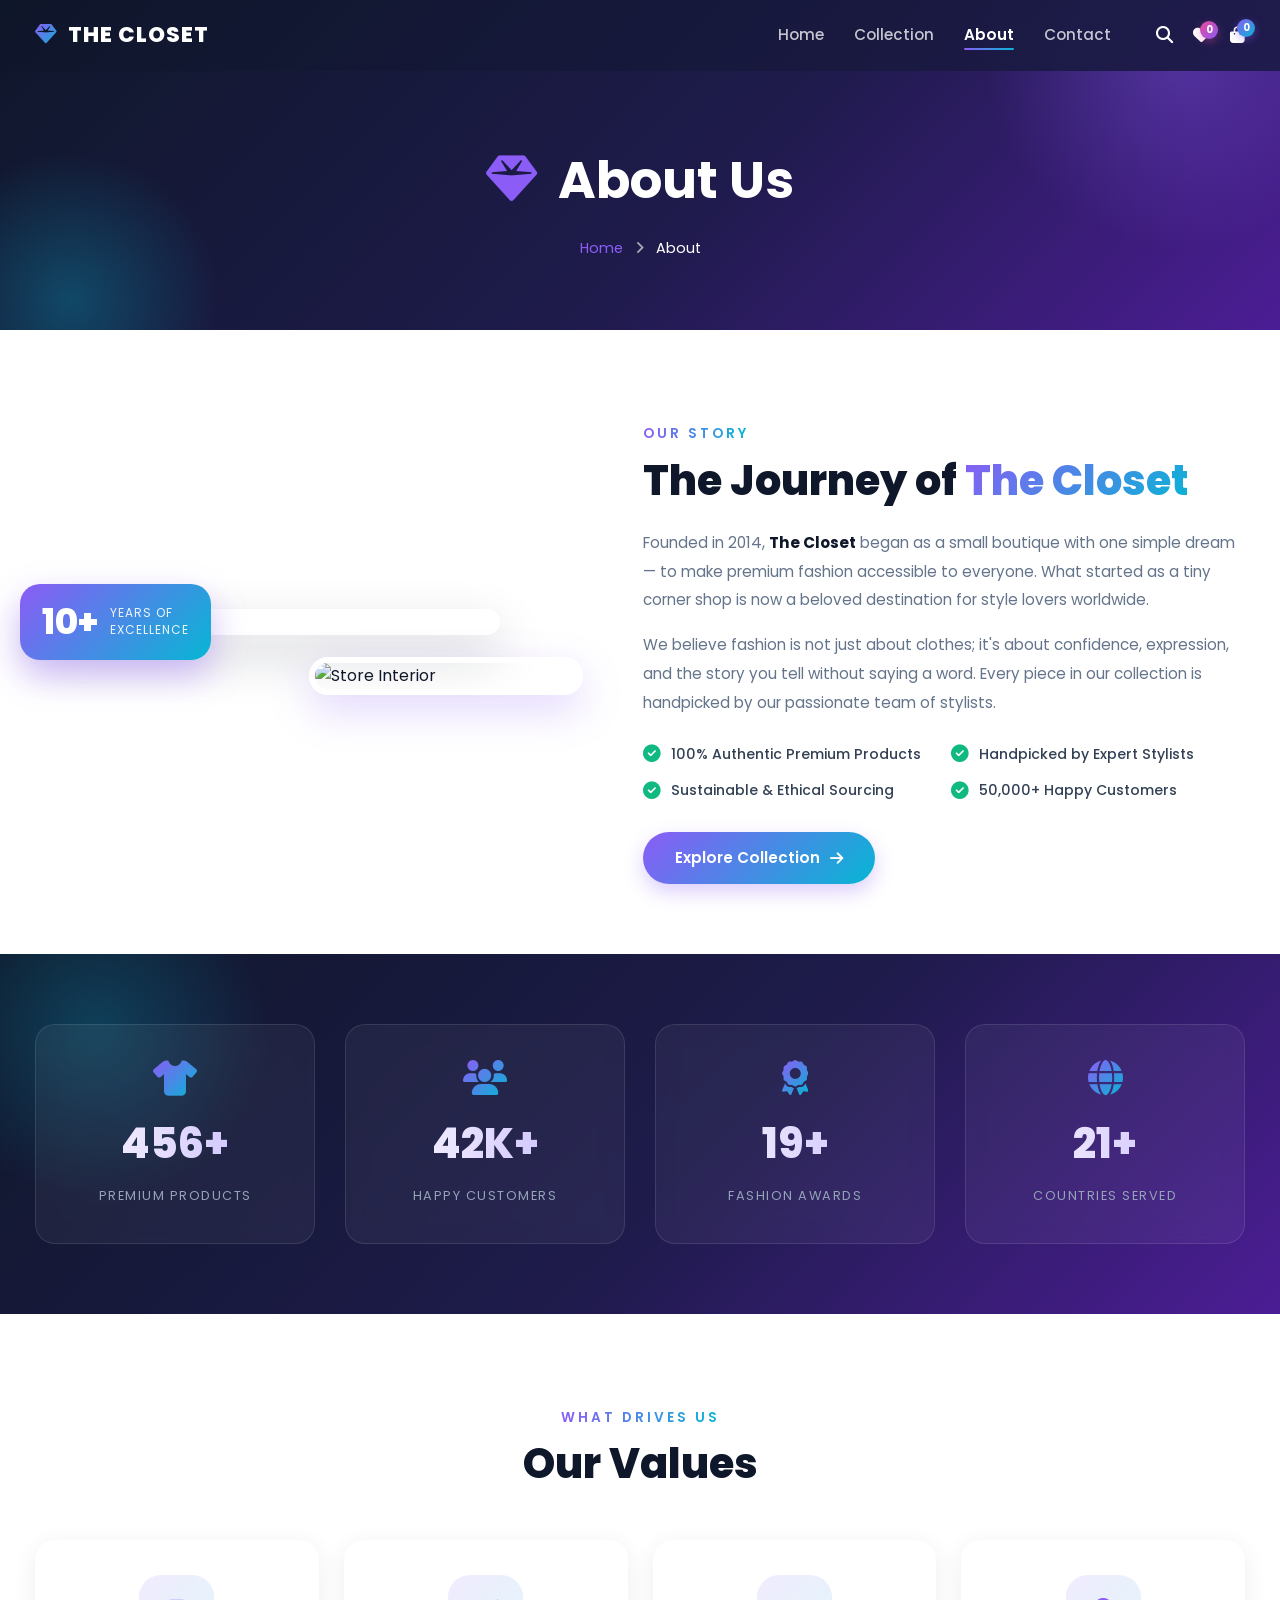
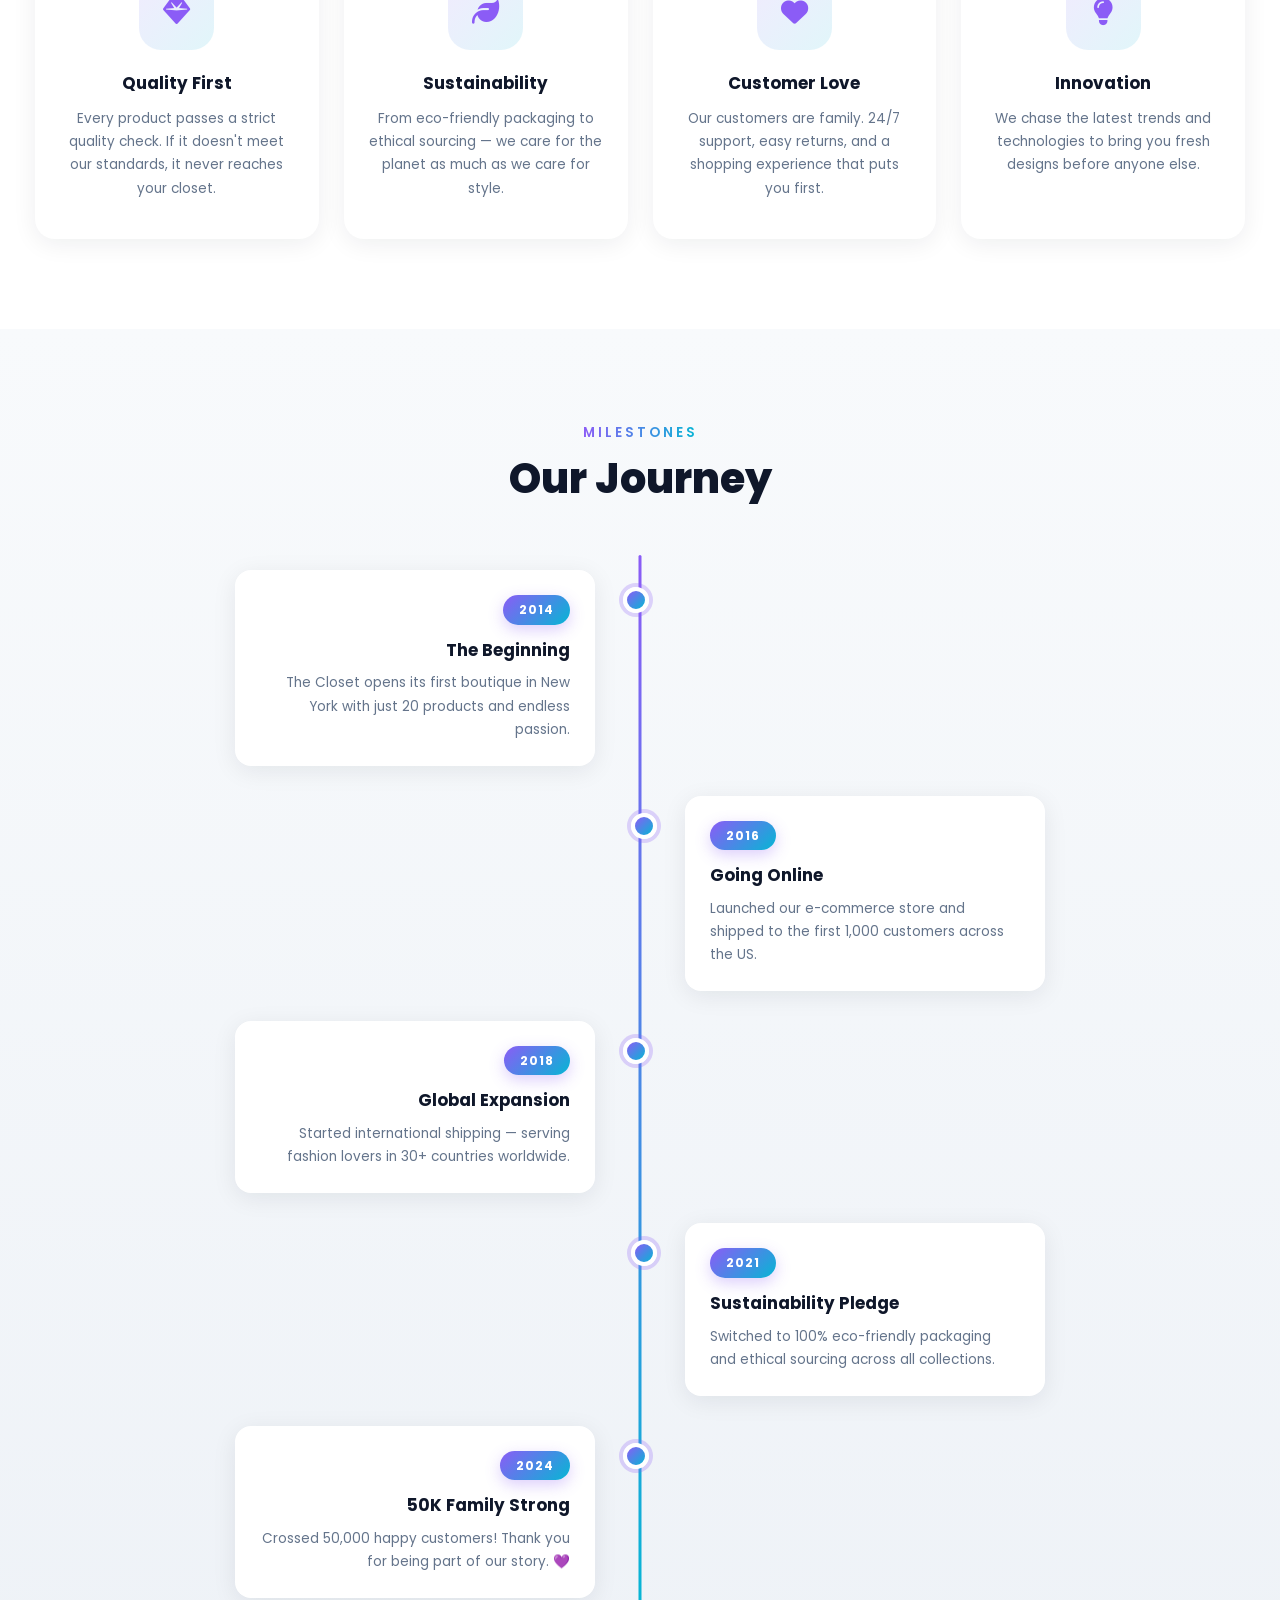
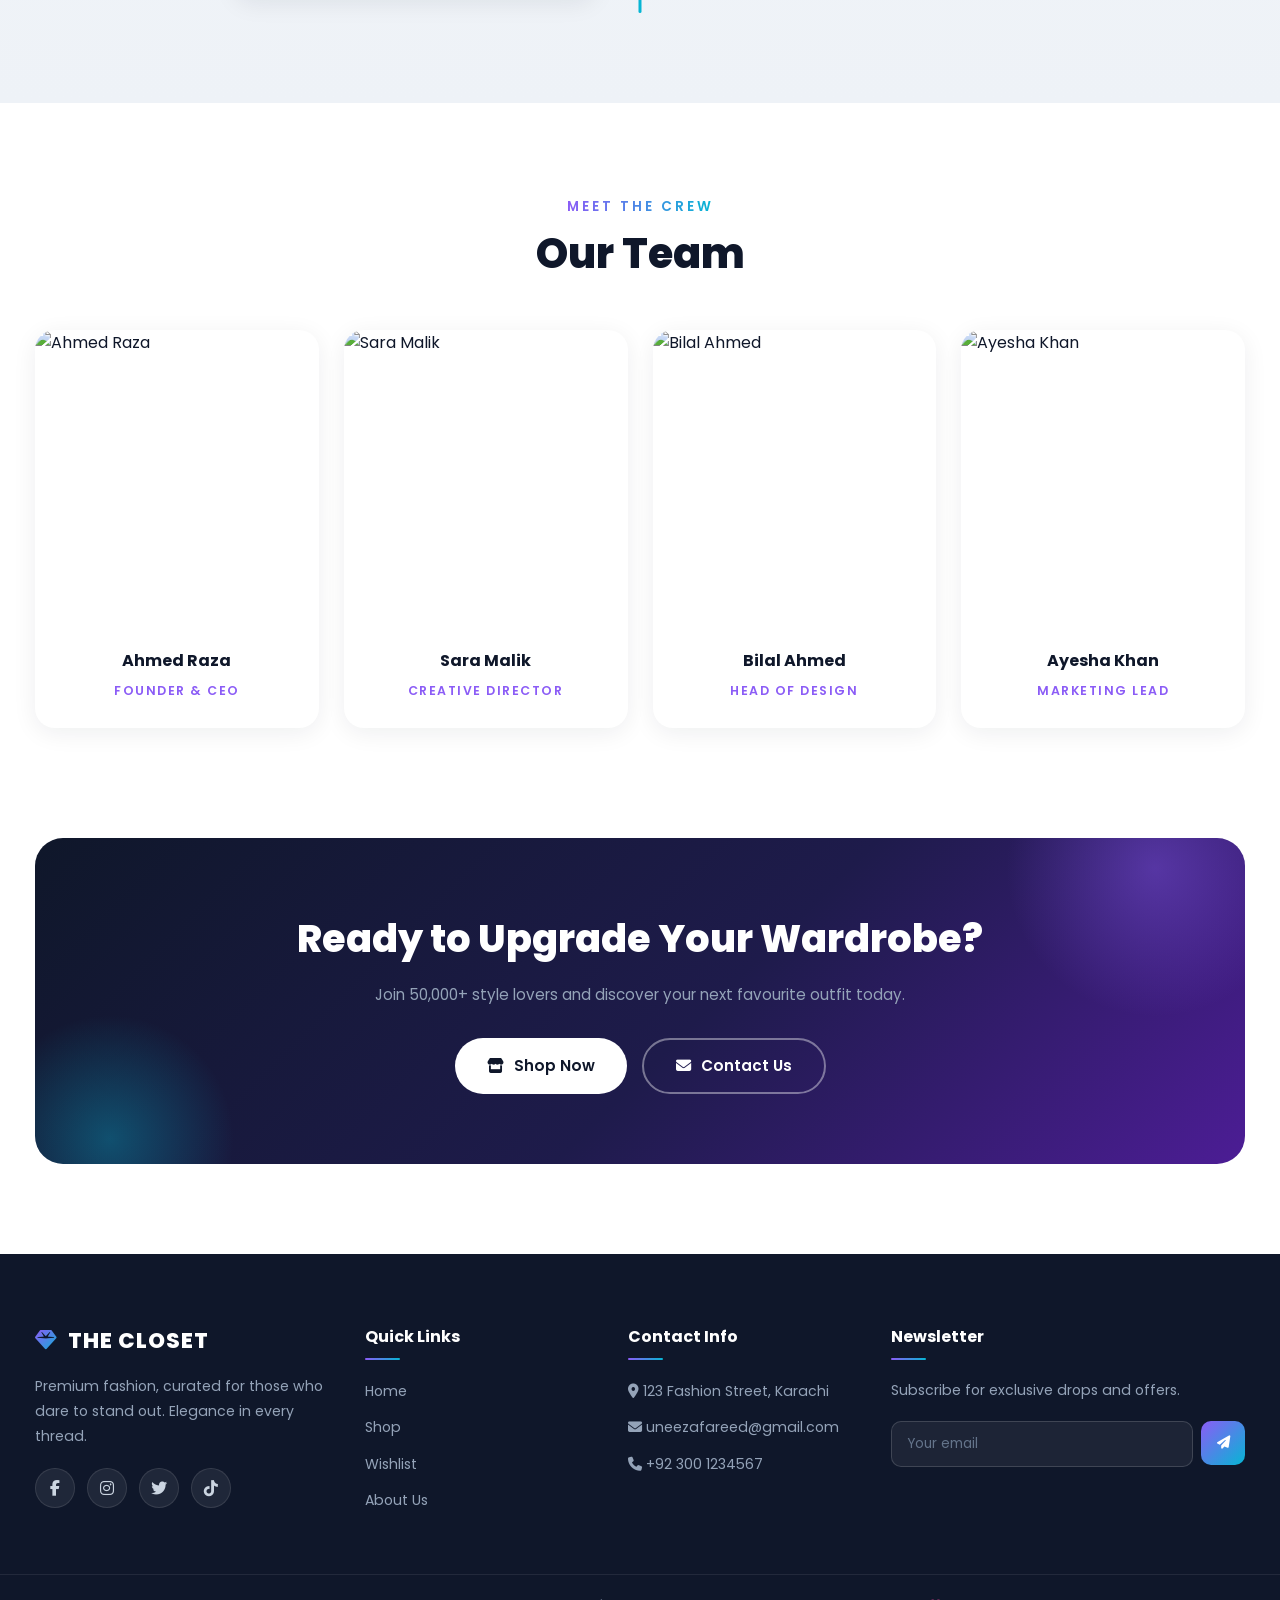
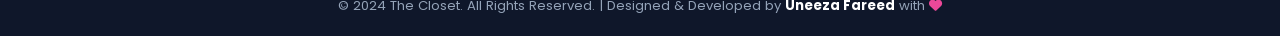
==== HTML/about.html @ fdbdce9c "Add files via upload" ====
<!DOCTYPE html>
<html lang="en">
<head>
    <meta charset="UTF-8">
    <meta name="viewport" content="width=device-width, initial-scale=1.0">
    <title>About Us | The Closet</title>

    <!-- Google Fonts -->
    <link rel="preconnect" href="https://fonts.googleapis.com">
    <link rel="preconnect" href="https://fonts.gstatic.com" crossorigin>
    <link href="https://fonts.googleapis.com/css2?family=Poppins:wght@300;400;500;600;700;800&display=swap" rel="stylesheet">

    <!-- Font Awesome -->
    <link rel="stylesheet" href="https://cdnjs.cloudflare.com/ajax/libs/font-awesome/6.5.1/css/all.min.css">

    <!-- Common + About CSS (path apne folder ke hisaab se adjust karna) -->
    <link rel="stylesheet" href="../CSS/pages.css">
    <link rel="stylesheet" href="../CSS/about.css">
</head>
<body>

    <!-- ========== PRELOADER ========== -->
    <div id="preloader">
        <div class="loader">
            <span class="loader-text">THE CLOSET</span>
        </div>
    </div>

    <!-- ========== NAVBAR ========== -->
    <header id="navbar">
        <div class="container nav-container">
            <a href="index.html" class="logo">
                <i class="fas fa-gem logo-icon"></i> THE CLOSET
            </a>

            <nav class="nav-menu" id="navMenu">
                <ul class="nav-list">
                    <li><a href="index.html" class="nav-link">Home</a></li>
                    <li><a href="shop.html" class="nav-link">Collection</a></li>
                    <li><a href="about.html" class="nav-link active">About</a></li>
                    <li><a href="contact.html" class="nav-link">Contact</a></li>
                </ul>
                <div class="nav-icons">
                    <a href="shop.html" class="icon-btn"><i class="fas fa-search"></i></a>
                    <a href="wishlist.html" class="icon-btn"><i class="fas fa-heart"></i></a>
                    <a href="cart.html" class="icon-btn cart-btn">
                        <i class="fas fa-shopping-bag"></i> <span class="cart-count" id="cartCount">0</span>
                    </a>
                </div>
            </nav>

            <div class="hamburger" id="hamburger">
                <span class="bar"></span>
                <span class="bar"></span>
                <span class="bar"></span>
            </div>
        </div>
    </header>

    <main>
        <!-- ========== PAGE BANNER ========== -->
        <section class="page-banner">
            <div class="container">
                <h1 class="banner-title"><i class="fas fa-gem"></i> About Us</h1>
                <ul class="breadcrumb">
                    <li><a href="index.html">Home</a></li>
                    <li><i class="fas fa-angle-right"></i></li>
                    <li class="current">About</li>
                </ul>
            </div>
        </section>

        <!-- ========== STORY SECTION ========== -->
        <section class="story-section section">
            <div class="container story-grid">
                <!-- Left: Images -->
                <div class="story-images reveal">
                    <div class="story-img-main">
                        <img src="https://images.unsplash.com/photo-1441986300917-64674bd600d8?w=800&q=80" alt="The Closet Store">
                    </div>
                    <div class="story-img-small">
                        <img src="https://images.unsplash.com/photo-1567401893414-76b7b1e5a7a5?w=500&q=80" alt="Store Interior">
                    </div>
                    <!-- Floating Badge -->
                    <div class="exp-badge">
                        <strong>10+</strong>
                        <span>Years of<br>Excellence</span>
                    </div>
                </div>

                <!-- Right: Text -->
                <div class="story-text">
                    <span class="section-subtitle reveal">Our Story</span>
                    <h2 class="section-title reveal">The Journey of <span class="gradient-text">The Closet</span></h2>
                    <p class="reveal">Founded in 2014, <strong>The Closet</strong> began as a small boutique with one simple dream — to make premium fashion accessible to everyone. What started as a tiny corner shop is now a beloved destination for style lovers worldwide.</p>
                    <p class="reveal">We believe fashion is not just about clothes; it's about confidence, expression, and the story you tell without saying a word. Every piece in our collection is handpicked by our passionate team of stylists.</p>

                    <ul class="story-points reveal">
                        <li><i class="fas fa-circle-check"></i> 100% Authentic Premium Products</li>
                        <li><i class="fas fa-circle-check"></i> Handpicked by Expert Stylists</li>
                        <li><i class="fas fa-circle-check"></i> Sustainable & Ethical Sourcing</li>
                        <li><i class="fas fa-circle-check"></i> 50,000+ Happy Customers</li>
                    </ul>

                    <a href="shop.html" class="btn btn-primary reveal">Explore Collection <i class="fas fa-arrow-right"></i></a>
                </div>
            </div>
        </section>

        <!-- ========== STATS COUNTERS ========== -->
        <section class="stats-section">
            <div class="container stats-grid" id="statsSection">
                <div class="stat-card reveal">
                    <i class="fas fa-tshirt"></i>
                    <strong class="counter" data-target="500" data-suffix="+">0</strong>
                    <span>Premium Products</span>
                </div>
                <div class="stat-card reveal">
                    <i class="fas fa-users"></i>
                    <strong class="counter" data-target="50" data-suffix="K+">0</strong>
                    <span>Happy Customers</span>
                </div>
                <div class="stat-card reveal">
                    <i class="fas fa-award"></i>
                    <strong class="counter" data-target="25" data-suffix="+">0</strong>
                    <span>Fashion Awards</span>
                </div>
                <div class="stat-card reveal">
                    <i class="fas fa-globe"></i>
                    <strong class="counter" data-target="30" data-suffix="+">0</strong>
                    <span>Countries Served</span>
                </div>
            </div>
        </section>

        <!-- ========== VALUES SECTION ========== -->
        <section class="values-section section">
            <div class="container">
                <div class="section-header">
                    <span class="section-subtitle">What Drives Us</span>
                    <h2 class="section-title">Our Values</h2>
                </div>

                <div class="values-grid">
                    <div class="value-card reveal">
                        <div class="value-icon"><i class="fas fa-gem"></i></div>
                        <h3>Quality First</h3>
                        <p>Every product passes a strict quality check. If it doesn't meet our standards, it never reaches your closet.</p>
                    </div>
                    <div class="value-card reveal">
                        <div class="value-icon"><i class="fas fa-leaf"></i></div>
                        <h3>Sustainability</h3>
                        <p>From eco-friendly packaging to ethical sourcing — we care for the planet as much as we care for style.</p>
                    </div>
                    <div class="value-card reveal">
                        <div class="value-icon"><i class="fas fa-heart"></i></div>
                        <h3>Customer Love</h3>
                        <p>Our customers are family. 24/7 support, easy returns, and a shopping experience that puts you first.</p>
                    </div>
                    <div class="value-card reveal">
                        <div class="value-icon"><i class="fas fa-lightbulb"></i></div>
                        <h3>Innovation</h3>
                        <p>We chase the latest trends and technologies to bring you fresh designs before anyone else.</p>
                    </div>
                </div>
            </div>
        </section>

        <!-- ========== TIMELINE SECTION ========== -->
        <section class="timeline-section section">
            <div class="container">
                <div class="section-header">
                    <span class="section-subtitle">Milestones</span>
                    <h2 class="section-title">Our Journey</h2>
                </div>

                <div class="timeline">
                    <div class="timeline-item left reveal">
                        <div class="timeline-content">
                            <span class="timeline-year">2014</span>
                            <h4>The Beginning</h4>
                            <p>The Closet opens its first boutique in New York with just 20 products and endless passion.</p>
                        </div>
                    </div>
                    <div class="timeline-item right reveal">
                        <div class="timeline-content">
                            <span class="timeline-year">2016</span>
                            <h4>Going Online</h4>
                            <p>Launched our e-commerce store and shipped to the first 1,000 customers across the US.</p>
                        </div>
                    </div>
                    <div class="timeline-item left reveal">
                        <div class="timeline-content">
                            <span class="timeline-year">2018</span>
                            <h4>Global Expansion</h4>
                            <p>Started international shipping — serving fashion lovers in 30+ countries worldwide.</p>
                        </div>
                    </div>
                    <div class="timeline-item right reveal">
                        <div class="timeline-content">
                            <span class="timeline-year">2021</span>
                            <h4>Sustainability Pledge</h4>
                            <p>Switched to 100% eco-friendly packaging and ethical sourcing across all collections.</p>
                        </div>
                    </div>
                    <div class="timeline-item left reveal">
                        <div class="timeline-content">
                            <span class="timeline-year">2024</span>
                            <h4>50K Family Strong</h4>
                            <p>Crossed 50,000 happy customers! Thank you for being part of our story. 💜</p>
                        </div>
                    </div>
                </div>
            </div>
        </section>

        <!-- ========== TEAM SECTION ========== -->
        <section class="team-section section">
            <div class="container">
                <div class="section-header">
                    <span class="section-subtitle">Meet The Crew</span>
                    <h2 class="section-title">Our Team</h2>
                </div>

                <div class="team-grid">
                    <div class="team-card reveal">
                        <div class="team-img">
                            <img src="https://images.unsplash.com/photo-1560250097-0b93528c311a?w=500&q=80" alt="Ahmed Raza">
                            <div class="team-social">
                                <a href="#"><i class="fab fa-facebook-f"></i></a>
                                <a href="#"><i class="fab fa-instagram"></i></a>
                                <a href="#"><i class="fab fa-linkedin-in"></i></a>
                                <a href="#"><i class="fab fa-twitter"></i></a>
                            </div>
                        </div>
                        <div class="team-info">
                            <h4>Ahmed Raza</h4>
                            <span>Founder & CEO</span>
                        </div>
                    </div>

                    <div class="team-card reveal">
                        <div class="team-img">
                            <img src="https://images.unsplash.com/photo-1573496359142-b8d87734a5a2?w=500&q=80" alt="Sara Malik">
                            <div class="team-social">
                                <a href="#"><i class="fab fa-facebook-f"></i></a>
                                <a href="#"><i class="fab fa-instagram"></i></a>
                                <a href="#"><i class="fab fa-linkedin-in"></i></a>
                                <a href="#"><i class="fab fa-twitter"></i></a>
                            </div>
                        </div>
                        <div class="team-info">
                            <h4>Sara Malik</h4>
                            <span>Creative Director</span>
                        </div>
                    </div>

                    <div class="team-card reveal">
                        <div class="team-img">
                            <img src="https://images.unsplash.com/photo-1519085360753-af0119f7cbe7?w=500&q=80" alt="Bilal Ahmed">
                            <div class="team-social">
                                <a href="#"><i class="fab fa-facebook-f"></i></a>
                                <a href="#"><i class="fab fa-instagram"></i></a>
                                <a href="#"><i class="fab fa-linkedin-in"></i></a>
                                <a href="#"><i class="fab fa-twitter"></i></a>
                            </div>
                        </div>
                        <div class="team-info">
                            <h4>Bilal Ahmed</h4>
                            <span>Head of Design</span>
                        </div>
                    </div>

                    <div class="team-card reveal">
                        <div class="team-img">
                            <img src="https://images.unsplash.com/photo-1580489944761-15a19d654956?w=500&q=80" alt="Ayesha Khan">
                            <div class="team-social">
                                <a href="#"><i class="fab fa-facebook-f"></i></a>
                                <a href="#"><i class="fab fa-instagram"></i></a>
                                <a href="#"><i class="fab fa-linkedin-in"></i></a>
                                <a href="#"><i class="fab fa-twitter"></i></a>
                            </div>
                        </div>
                        <div class="team-info">
                            <h4>Ayesha Khan</h4>
                            <span>Marketing Lead</span>
                        </div>
                    </div>
                </div>
            </div>
        </section>

        <!-- ========== CTA SECTION ========== -->
        <section class="cta-section">
            <div class="container">
                <div class="cta-box reveal">
                    <div class="cta-glow cta-glow-1"></div>
                    <div class="cta-glow cta-glow-2"></div>
                    <h2>Ready to Upgrade Your Wardrobe?</h2>
                    <p>Join 50,000+ style lovers and discover your next favourite outfit today.</p>
                    <div class="cta-buttons">
                        <a href="shop.html" class="btn btn-light"><i class="fas fa-store"></i> Shop Now</a>
                        <a href="contact.html" class="btn btn-outline-light"><i class="fas fa-envelope"></i> Contact Us</a>
                    </div>
                </div>
            </div>
        </section>
    </main>

    <!-- ========== FOOTER ========== -->
    <footer class="footer">
        <div class="container footer-container">
            <div class="footer-col">
                <a href="index.html" class="logo"><i class="fas fa-gem logo-icon"></i> THE CLOSET</a>
                <p>Premium fashion, curated for those who dare to stand out. Elegance in every thread.</p>
                <div class="social-icons">
                    <a href="#"><i class="fab fa-facebook-f"></i></a>
                    <a href="#"><i class="fab fa-instagram"></i></a>
                    <a href="#"><i class="fab fa-twitter"></i></a>
                    <a href="#"><i class="fab fa-tiktok"></i></a>
                </div>
            </div>
            <div class="footer-col">
                <h4>Quick Links</h4>
                <ul>
                    <li><a href="index.html">Home</a></li>
                    <li><a href="shop.html">Shop</a></li>
                    <li><a href="cart.html">Cart</a></li>
                    <li><a href="about.html">About Us</a></li>
                </ul>
            </div>
            <div class="footer-col">
                <h4>Support</h4>
                <ul>
                    <li><a href="contact.html">Contact</a></li>
                    <li><a href="#">FAQs</a></li>
                    <li><a href="#">Shipping Info</a></li>
                    <li><a href="#">Returns</a></li>
                </ul>
            </div>
            <div class="footer-col">
                <h4>Newsletter</h4>
                <p>Subscribe for exclusive drops & offers.</p>
                <div class="newsletter-box">
                    <input type="email" placeholder="Your email">
                    <button><i class="fas fa-paper-plane"></i></button>
                </div>
            </div>
        </div>
        <div class="footer-bottom">
            <p>© 2024 The Closet. All Rights Reserved. Crafted with <i class="fas fa-heart"></i></p>
        </div>
    </footer>

    <!-- ========== SCROLL TO TOP ========== -->
    <button id="scrollTopBtn"><i class="fas fa-arrow-up"></i></button>

    <!-- ========== TOASTS ========== -->
    <div id="toastContainer"></div>

    <!-- Scripts -->
    <script src="../JS/script.js"></script>
    <script src="../JS/about.js"></script>
</body>
</html>
---- CSS/pages.css ----
/* ============================================================
   THE CLOSET — pages.css (SHARED KIT)
   Navbar, Footer, Buttons, Drawer, Toasts, Product Cards, Shop UI
   ============================================================ */

/* ---------- 1. Variables + Reset ---------- */
:root {
    --primary: #8B5CF6;
    --secondary: #06B6D4;
    --dark: #0f172a;
    --dark2: #1e1b4b;
    --text: #64748b;
    --light: #f8fafc;
    --border: #e2e8f0;
    --success: #10b981;
    --danger: #ef4444;
    --warning: #f59e0b;
    --pink: #ec4899;
}

* { margin: 0; padding: 0; box-sizing: border-box; }

html { scroll-behavior: smooth; }

body {
    font-family: 'Poppins', sans-serif;
    color: var(--dark);
    background: #fff;
    overflow-x: hidden;
    line-height: 1.6;
}

a { text-decoration: none; color: inherit; }
ul { list-style: none; }
img { max-width: 100%; display: block; }
button { font-family: inherit; }

/* ---------- 2. Layout Basics ---------- */
.container {
    max-width: 1250px;
    margin: 0 auto;
    padding: 0 20px;
}

.section { padding: 90px 0; }

.section-header { text-align: center; margin-bottom: 50px; }

.section-subtitle {
    display: inline-block;
    font-size: 0.85rem;
    font-weight: 600;
    text-transform: uppercase;
    letter-spacing: 3px;
    background: linear-gradient(90deg, var(--primary), var(--secondary));
    -webkit-background-clip: text;
    background-clip: text;
    -webkit-text-fill-color: transparent;
    margin-bottom: 10px;
}

.section-title {
    font-size: clamp(1.8rem, 4vw, 2.6rem);
    font-weight: 800;
    color: var(--dark);
    line-height: 1.25;
}

.gradient-text {
    background: linear-gradient(135deg, var(--primary), var(--secondary));
    -webkit-background-clip: text;
    background-clip: text;
    -webkit-text-fill-color: transparent;
}

/* ---------- 3. Preloader ---------- */
#preloader {
    position: fixed;
    inset: 0;
    background: linear-gradient(135deg, #0f172a, #1e1b4b 55%, #4c1d95);
    display: flex;
    align-items: center;
    justify-content: center;
    z-index: 20000;
    transition: opacity 0.5s ease, visibility 0.5s ease;
}

#preloader.hidden { opacity: 0; visibility: hidden; }

.loader-text {
    font-size: 1.8rem;
    font-weight: 800;
    letter-spacing: 6px;
    color: #fff;
    animation: loaderPulse 1.2s ease-in-out infinite;
}

@keyframes loaderPulse {
    0%, 100% { opacity: 1; transform: scale(1); }
    50%      { opacity: 0.5; transform: scale(0.95); }
}

/* ---------- 4. NAVBAR ---------- */
#navbar {
    position: fixed;
    top: 0; left: 0; right: 0;
    z-index: 1000;
    background: linear-gradient(135deg, rgba(15,23,42,0.97), rgba(30,27,75,0.97));
    padding: 18px 0;
    transition: padding 0.3s, box-shadow 0.3s;
}

#navbar.sticky {
    padding: 12px 0;
    box-shadow: 0 5px 25px rgba(15, 23, 42, 0.35);
}

.nav-container {
    display: flex;
    align-items: center;
    justify-content: space-between;
}

.logo {
    display: inline-flex;
    align-items: center;
    gap: 10px;
    color: #fff;
    font-size: 1.35rem;
    font-weight: 800;
    letter-spacing: 1px;
    transition: opacity 0.3s;
}

.logo:hover { opacity: 0.85; }

.logo-icon {
    background: linear-gradient(135deg, var(--primary), var(--secondary));
    -webkit-background-clip: text;
    background-clip: text;
    -webkit-text-fill-color: transparent;
}

.nav-menu { display: flex; align-items: center; gap: 45px; }

.nav-list { display: flex; gap: 30px; }

.nav-link {
    color: rgba(255, 255, 255, 0.75);
    font-size: 0.95rem;
    font-weight: 500;
    position: relative;
    padding: 5px 0;
    transition: color 0.3s;
}

.nav-link::after {
    content: '';
    position: absolute;
    bottom: 0; left: 0;
    width: 0; height: 2px;
    background: linear-gradient(90deg, var(--primary), var(--secondary));
    border-radius: 2px;
    transition: width 0.35s ease;
}

.nav-link:hover { color: #fff; }
.nav-link:hover::after { width: 100%; }

.nav-link.active { color: #fff; font-weight: 600; }
.nav-link.active::after { width: 100%; }

.nav-icons { display: flex; align-items: center; gap: 20px; }

.icon-btn {
    color: #fff;
    font-size: 1.05rem;
    position: relative;
    display: flex;
    align-items: center;
    transition: color 0.3s, transform 0.3s;
}

.icon-btn:hover { color: var(--primary); transform: translateY(-2px); }

.cart-count {
    position: absolute;
    top: -8px; right: -10px;
    background: linear-gradient(135deg, var(--primary), var(--secondary));
    color: #fff;
    font-size: 0.62rem;
    font-weight: 700;
    min-width: 18px; height: 18px;
    border-radius: 50px;
    display: flex;
    align-items: center;
    justify-content: center;
    padding: 0 4px;
    box-shadow: 0 3px 8px rgba(139, 92, 246, 0.4);
}

/* Hamburger */
.hamburger {
    display: none;
    flex-direction: column;
    gap: 5px;
    cursor: pointer;
    z-index: 1001;
    padding: 5px;
}

.hamburger .bar {
    width: 26px; height: 3px;
    background: #fff;
    border-radius: 3px;
    transition: all 0.4s ease;
}

.hamburger.active .bar:nth-child(1) { transform: translateY(8px) rotate(45deg); }
.hamburger.active .bar:nth-child(2) { opacity: 0; }
.hamburger.active .bar:nth-child(3) { transform: translateY(-8px) rotate(-45deg); }

/* ---------- 5. BUTTONS ---------- */
.btn {
    display: inline-flex;
    align-items: center;
    gap: 10px;
    padding: 14px 32px;
    border-radius: 50px;
    font-size: 0.95rem;
    font-weight: 600;
    cursor: pointer;
    border: none;
    transition: all 0.35s ease;
}

.btn-primary {
    background: linear-gradient(135deg, var(--primary), var(--secondary));
    color: #fff;
    box-shadow: 0 8px 20px rgba(139, 92, 246, 0.3);
}

.btn-primary:hover {
    transform: translateY(-3px);
    box-shadow: 0 12px 28px rgba(139, 92, 246, 0.5);
}

.btn-outline {
    background: transparent;
    border: 2px solid var(--primary);
    color: var(--primary);
}

.btn-outline:hover {
    background: linear-gradient(135deg, var(--primary), var(--secondary));
    color: #fff;
    border-color: transparent;
    transform: translateY(-3px);
    box-shadow: 0 10px 25px rgba(139, 92, 246, 0.35);
}

.btn-small { padding: 10px 22px; font-size: 0.85rem; }
.btn-full { width: 100%; justify-content: center; }

.btn-ghost {
    background: transparent;
    color: var(--danger);
    border: 2px solid #fecaca;
}

.btn-ghost:hover {
    background: var(--danger);
    color: #fff;
    border-color: var(--danger);
}

.btn-light { background: #fff; color: var(--dark); }

.btn-light:hover {
    background: linear-gradient(135deg, var(--primary), var(--secondary));
    color: #fff;
    transform: translateY(-3px);
    box-shadow: 0 10px 25px rgba(139, 92, 246, 0.4);
}

.btn-outline-light {
    background: transparent;
    border: 2px solid rgba(255, 255, 255, 0.4);
    color: #fff;
}

.btn-outline-light:hover {
    background: #fff;
    color: var(--dark);
    border-color: #fff;
    transform: translateY(-3px);
}

/* ---------- 6. TOASTS ---------- */
#toastContainer {
    position: fixed;
    bottom: 95px;
    right: 25px;
    z-index: 12000;
    display: flex;
    flex-direction: column;
    gap: 10px;
}

.toast {
    display: flex;
    align-items: center;
    gap: 12px;
    background: #fff;
    color: var(--dark);
    padding: 14px 22px;
    border-radius: 14px;
    border-left: 4px solid var(--primary);
    box-shadow: 0 10px 35px rgba(15, 23, 42, 0.25);
    font-size: 0.88rem;
    font-weight: 500;
    max-width: 320px;
    animation: toastIn 0.45s cubic-bezier(0.34, 1.56, 0.64, 1) both;
}

.toast i { color: var(--primary); font-size: 1.1rem; }
.toast.out { animation: toastOut 0.3s ease both; }

@keyframes toastIn {
    from { opacity: 0; transform: translateX(120%); }
    to   { opacity: 1; transform: translateX(0); }
}

@keyframes toastOut {
    to { opacity: 0; transform: translateX(120%); }
}

/* ---------- 7. SCROLL TO TOP ---------- */
#scrollTopBtn {
    position: fixed;
    bottom: 25px; right: 25px;
    width: 48px; height: 48px;
    border-radius: 50%;
    border: none;
    background: linear-gradient(135deg, var(--primary), var(--secondary));
    color: #fff;
    font-size: 1rem;
    cursor: pointer;
    z-index: 9000;
    opacity: 0;
    visibility: hidden;
    transform: translateY(20px);
    transition: all 0.4s ease;
    box-shadow: 0 8px 22px rgba(139, 92, 246, 0.4);
}

#scrollTopBtn.show { opacity: 1; visibility: visible; transform: translateY(0); }

#scrollTopBtn:hover { transform: translateY(-5px); }

/* ---------- 8. SCROLL REVEAL ---------- */
.reveal {
    opacity: 0;
    transform: translateY(35px);
    transition: opacity 0.8s ease, transform 0.8s ease;
}

.reveal.active { opacity: 1; transform: translateY(0); }

/* ---------- 9. PAGE BANNER ---------- */
.page-banner {
    background: linear-gradient(135deg, #0f172a 0%, #1e1b4b 55%, #4c1d95 100%);
    padding: 150px 0 80px;
    text-align: center;
    position: relative;
    overflow: hidden;
    margin-top: 0 !important; /* navbar clearance fix */
}

@keyframes floatGlow {
    from { transform: translate(0, 0) scale(1); }
    to   { transform: translate(30px, 20px) scale(1.15); }
}

.banner-title {
    color: #fff;
    font-size: clamp(2rem, 5vw, 3.2rem);
    font-weight: 700;
    position: relative;
    z-index: 1;
    animation: bannerDown 0.8s ease both;
}

.banner-title i { color: var(--primary); margin-right: 10px; }

.breadcrumb {
    display: flex;
    justify-content: center;
    gap: 12px;
    margin-top: 15px;
    color: rgba(255, 255, 255, 0.6);
    font-size: 0.9rem;
    position: relative;
    z-index: 1;
    animation: bannerDown 0.8s 0.15s ease both;
}

.breadcrumb a { color: var(--primary); transition: 0.3s; }
.breadcrumb a:hover { color: var(--secondary); }
.breadcrumb .current { color: #fff; }

@keyframes bannerDown {
    from { opacity: 0; transform: translateY(-25px); }
    to   { opacity: 1; transform: translateY(0); }
}

/* ---------- 10. PRODUCT CARDS (Shop + Related + Home) ---------- */
.product-grid, #productGrid {
    display: grid;
    grid-template-columns: repeat(4, 1fr);
    gap: 25px;
}

@keyframes cardFade {
    from { opacity: 0; transform: translateY(30px); }
    to   { opacity: 1; transform: translateY(0); }
}

.product-card {
    background: #fff;
    border-radius: 18px;
    overflow: hidden;
    box-shadow: 0 5px 25px rgba(15, 23, 42, 0.07);
    transition: transform 0.4s, box-shadow 0.4s;
    animation: cardFade 0.5s ease both;
}

.product-card:hover {
    transform: translateY(-10px);
    box-shadow: 0 18px 45px rgba(139, 92, 246, 0.18);
}

.product-img { position: relative; overflow: hidden; aspect-ratio: 3 / 3.4; }

.product-img img {
    width: 100%; height: 100%;
    object-fit: cover;
    transition: transform 0.6s ease;
}

.product-card:hover .product-img img { transform: scale(1.1); }

.product-actions {
    position: absolute;
    top: 15px; right: -60px;
    display: flex;
    flex-direction: column;
    gap: 10px;
    z-index: 2;
    transition: right 0.4s cubic-bezier(0.34, 1.56, 0.64, 1);
}

.product-card:hover .product-actions { right: 15px; }

.action-btn {
    width: 42px; height: 42px;
    border-radius: 50%;
    background: #fff;
    color: var(--dark);
    display: flex;
    align-items: center;
    justify-content: center;
    font-size: 0.95rem;
    box-shadow: 0 4px 15px rgba(15, 23, 42, 0.15);
    transition: all 0.3s;
}

.action-btn:hover {
    background: linear-gradient(135deg, var(--primary), var(--secondary));
    color: #fff;
    transform: scale(1.12);
}

.action-btn.wish-active {
    background: linear-gradient(135deg, var(--pink), var(--primary));
    color: #fff;
}

.badge {
    position: absolute;
    top: 15px; left: 15px;
    z-index: 2;
    padding: 5px 14px;
    border-radius: 50px;
    font-size: 0.7rem;
    font-weight: 700;
    text-transform: uppercase;
    letter-spacing: 1px;
    color: #fff;
}

.badge.new  { background: linear-gradient(135deg, var(--primary), #6d28d9); }
.badge.sale { background: linear-gradient(135deg, var(--danger), #dc2626); }
.badge.hot  { background: linear-gradient(135deg, var(--warning), #d97706); }

.product-info { padding: 18px; text-align: center; }

.stars { color: var(--warning); font-size: 0.8rem; margin-bottom: 8px; }

.product-info h4 { font-size: 0.95rem; font-weight: 600; margin-bottom: 8px; }
.product-info h4 a { color: var(--dark); transition: color 0.3s; }
.product-info h4 a:hover { color: var(--primary); }

.price { font-size: 1.1rem; font-weight: 700; color: var(--primary); }

.old-price {
    font-size: 0.85rem;
    color: #94a3b8;
    text-decoration: line-through;
    font-weight: 500;
    margin-left: 6px;
}

/* List View */
.product-grid.list-view { grid-template-columns: 1fr 1fr; }

.product-grid.list-view .product-card {
    display: grid;
    grid-template-columns: 220px 1fr;
    align-items: center;
}

.product-grid.list-view .product-img { aspect-ratio: auto; height: 100%; }

/* ---------- 11. SHOP PAGE UI ---------- */
.shop-layout {
    display: grid;
    grid-template-columns: 280px 1fr;
    gap: 30px;
    align-items: start;
}

#filterSidebar {
    background: #fff;
    border-radius: 20px;
    padding: 25px;
    box-shadow: 0 5px 25px rgba(15, 23, 42, 0.07);
    position: sticky;
    top: 100px;
}

.filter-group { margin-bottom: 25px; padding-bottom: 20px; border-bottom: 1px solid var(--light); }
.filter-group:last-child { border-bottom: none; margin-bottom: 0; }

.filter-group h4 {
    font-size: 0.9rem;
    font-weight: 700;
    margin-bottom: 15px;
    color: var(--dark);
}

#searchInput {
    width: 100%;
    padding: 12px 15px;
    border: 2px solid var(--border);
    border-radius: 10px;
    font-family: inherit;
    font-size: 0.88rem;
    outline: none;
    transition: 0.3s;
}

#searchInput:focus { border-color: var(--primary); box-shadow: 0 0 0 4px rgba(139, 92, 246, 0.12); }

#categoryList { display: flex; flex-direction: column; gap: 8px; }

#categoryList button {
    background: none;
    border: none;
    text-align: left;
    padding: 9px 12px;
    border-radius: 10px;
    font-size: 0.88rem;
    color: var(--text);
    cursor: pointer;
    transition: 0.3s;
}

#categoryList button:hover { background: var(--light); color: var(--primary); }

#categoryList button.active {
    background: linear-gradient(135deg, rgba(139,92,246,0.12), rgba(6,182,212,0.12));
    color: var(--primary);
    font-weight: 600;
}

#sizeBtns { display: flex; gap: 8px; flex-wrap: wrap; }

.size-btn {
    min-width: 42px; height: 38px;
    padding: 0 12px;
    border: 2px solid var(--border);
    border-radius: 10px;
    background: #fff;
    font-weight: 600;
    font-size: 0.8rem;
    color: var(--text);
    cursor: pointer;
    transition: 0.3s;
}

.size-btn:hover { border-color: var(--primary); color: var(--primary); }

.size-btn.active {
    background: linear-gradient(135deg, var(--primary), var(--secondary));
    color: #fff;
    border-color: transparent;
}

#colorSwatches { display: flex; gap: 10px; flex-wrap: wrap; }

.swatch {
    width: 32px; height: 32px;
    border-radius: 50%;
    border: 2px solid #fff;
    box-shadow: 0 0 0 2px var(--border);
    cursor: pointer;
    transition: 0.3s;
}

.swatch.active { box-shadow: 0 0 0 3px var(--primary); transform: scale(1.1); }

#priceRange { width: 100%; accent-color: var(--primary); cursor: pointer; }
#priceValue { font-weight: 700; color: var(--primary); }

.shop-toolbar {
    display: flex;
    justify-content: space-between;
    align-items: center;
    flex-wrap: wrap;
    gap: 15px;
    background: #fff;
    padding: 15px 20px;
    border-radius: 16px;
    box-shadow: 0 5px 25px rgba(15, 23, 42, 0.07);
    margin-bottom: 25px;
}

#resultCount { font-size: 0.88rem; color: var(--text); }
#resultCount span { color: var(--primary); font-weight: 700; }

#sortSelect {
    padding: 11px 15px;
    border: 2px solid var(--border);
    border-radius: 10px;
    background: #fff;
    font-family: inherit;
    font-size: 0.85rem;
    color: var(--dark);
    cursor: pointer;
    outline: none;
    transition: 0.3s;
}

#sortSelect:focus { border-color: var(--primary); }

.toolbar-btns { display: flex; gap: 8px; }

.view-btn {
    width: 40px; height: 40px;
    border: 2px solid var(--border);
    border-radius: 10px;
    background: #fff;
    color: var(--text);
    cursor: pointer;
    transition: 0.3s;
}

.view-btn:hover, .view-btn.active {
    background: linear-gradient(135deg, var(--primary), var(--secondary));
    color: #fff;
    border-color: transparent;
}

#filterToggle { display: none; }

#noResults { text-align: center; padding: 60px 20px; color: var(--text); }
#noResults i { font-size: 3rem; color: var(--primary); margin-bottom: 15px; }

#loadMoreBtn { margin: 40px auto 0; }

/* ---------- 12. QUICK VIEW MODAL ---------- */
#quickViewModal {
    position: fixed;
    inset: 0;
    background: rgba(15, 23, 42, 0.75);
    backdrop-filter: blur(6px);
    z-index: 8000;
    display: flex;
    align-items: center;
    justify-content: center;
    padding: 20px;
    opacity: 0;
    visibility: hidden;
    transition: 0.4s;
}

#quickViewModal.active { opacity: 1; visibility: visible; }

#quickViewModal > div {
    background: #fff;
    border-radius: 24px;
    max-width: 850px;
    width: 100%;
    max-height: 90vh;
    overflow: hidden;
    position: relative;
    display: grid;
    grid-template-columns: 1fr 1fr;
    transform: scale(0.85);
    transition: transform 0.45s cubic-bezier(0.34, 1.56, 0.64, 1);
}

#quickViewModal.active > div { transform: scale(1); }

#qvImage { width: 100%; height: 100%; object-fit: cover; }

#qvClose {
    position: absolute;
    top: 15px; right: 15px;
    width: 40px; height: 40px;
    border-radius: 50%;
    border: none;
    background: rgba(255, 255, 255, 0.92);
    color: var(--dark);
    font-size: 1.1rem;
    cursor: pointer;
    z-index: 2;
    transition: 0.3s;
}

#qvClose:hover { background: var(--danger); color: #fff; transform: rotate(90deg); }

#qvStars { color: var(--warning); margin-bottom: 8px; }
#qvPrice { font-size: 1.6rem; font-weight: 800; color: var(--primary); }
#qvOldPrice { color: #94a3b8; text-decoration: line-through; margin-left: 8px; font-size: 1rem; }
#qvDesc { font-size: 0.88rem; color: var(--text); line-height: 1.8; margin: 12px 0 18px; }
#qvSizes { display: flex; gap: 8px; flex-wrap: wrap; margin-bottom: 18px; }

/* ---------- 13. CART DRAWER ---------- */
.cart-overlay {
    position: fixed;
    inset: 0;
    background: rgba(15, 23, 42, 0.6);
    backdrop-filter: blur(4px);
    z-index: 9000;
    opacity: 0;
    visibility: hidden;
    transition: 0.4s;
}

.cart-overlay.active { opacity: 1; visibility: visible; }

.cart-drawer {
    position: absolute;
    top: 0; right: -450px;
    width: min(420px, 92%);
    height: 100%;
    background: #fff;
    display: flex;
    flex-direction: column;
    transition: right 0.5s cubic-bezier(0.25, 0.8, 0.25, 1);
    box-shadow: -10px 0 40px rgba(15, 23, 42, 0.25);
}

.cart-overlay.active .cart-drawer { right: 0; }

.cart-drawer-head {
    display: flex;
    justify-content: space-between;
    align-items: center;
    padding: 20px 25px;
    border-bottom: 1px solid var(--light);
}

.cart-drawer-head h3 {
    font-size: 1.05rem;
    display: flex;
    align-items: center;
    gap: 10px;
}

.cart-drawer-head h3 i { color: var(--primary); }
#cartDrawerCount { color: var(--primary); }

.drawer-close {
    width: 38px; height: 38px;
    border-radius: 50%;
    border: none;
    background: var(--light);
    color: var(--dark);
    font-size: 1rem;
    cursor: pointer;
    transition: 0.3s;
}

.drawer-close:hover { background: var(--danger); color: #fff; transform: rotate(90deg); }

.cart-drawer-items { flex: 1; overflow-y: auto; padding: 20px 25px; }

@keyframes itemIn {
    from { opacity: 0; transform: translateX(30px); }
    to   { opacity: 1; transform: translateX(0); }
}

.cart-item {
    display: flex;
    gap: 15px;
    padding: 15px 0;
    border-bottom: 1px dashed var(--border);
    animation: itemIn 0.4s ease both;
}

.cart-item img {
    width: 70px; height: 70px;
    border-radius: 12px;
    object-fit: cover;
}

.cart-item-info { flex: 1; }
.cart-item-info h4 { font-size: 0.9rem; margin-bottom: 3px; }
.cart-item-size { font-size: 0.75rem; color: #94a3b8; }
.cart-item-price { font-weight: 700; color: var(--primary); font-size: 0.85rem; }

.cart-item-qty { display: flex; align-items: center; gap: 10px; margin-top: 8px; }

.qty-mini {
    width: 26px; height: 26px;
    border-radius: 8px;
    border: 2px solid var(--border);
    background: #fff;
    font-weight: 700;
    color: var(--text);
    cursor: pointer;
    transition: 0.25s;
}

.qty-mini:hover {
    background: linear-gradient(135deg, var(--primary), var(--secondary));
    color: #fff;
    border-color: transparent;
}

.qty-mini-val { font-weight: 600; min-width: 20px; text-align: center; font-size: 0.9rem; }

.cart-item-remove {
    background: none;
    border: none;
    color: #cbd5e1;
    font-size: 1rem;
    cursor: pointer;
    align-self: flex-start;
    transition: 0.3s;
}

.cart-item-remove:hover { color: var(--danger); transform: scale(1.15); }

.cart-empty { text-align: center; padding: 60px 10px; color: #94a3b8; }

.cart-empty i {
    font-size: 3rem;
    background: linear-gradient(135deg, var(--primary), var(--secondary));
    -webkit-background-clip: text;
    background-clip: text;
    -webkit-text-fill-color: transparent;
    margin-bottom: 15px;
}

.cart-empty h4 { color: var(--dark); margin-bottom: 5px; }
.cart-empty p { font-size: 0.85rem; }

.cart-drawer-foot {
    padding: 20px 25px;
    border-top: 1px solid var(--light);
    display: flex;
    flex-direction: column;
    gap: 10px;
}

.cart-subtotal-row {
    display: flex;
    justify-content: space-between;
    font-weight: 600;
    margin-bottom: 5px;
}

.cart-subtotal-row strong {
    background: linear-gradient(135deg, var(--primary), var(--secondary));
    -webkit-background-clip: text;
    background-clip: text;
    -webkit-text-fill-color: transparent;
    font-size: 1.2rem;
}

/* ---------- 14. FOOTER ---------- */
.footer {
    background: var(--dark);
    color: #94a3b8;
    padding-top: 70px;
}

.footer-container {
    display: grid;
    grid-template-columns: 1.3fr 1fr 1fr 1.2fr;
    gap: 40px;
    padding-bottom: 50px;
}

.footer .logo { color: #fff; margin-bottom: 15px; }
.footer-col p { font-size: 0.88rem; line-height: 1.8; margin-bottom: 18px; }

.social-icons { display: flex; gap: 12px; }

.social-icons a {
    width: 40px; height: 40px;
    border-radius: 50%;
    background: rgba(255, 255, 255, 0.07);
    border: 1px solid rgba(255, 255, 255, 0.1);
    color: #cbd5e1;
    display: flex;
    align-items: center;
    justify-content: center;
    transition: 0.35s;
}

.social-icons a:hover {
    background: linear-gradient(135deg, var(--primary), var(--secondary));
    color: #fff;
    transform: translateY(-4px);
    border-color: transparent;
    box-shadow: 0 8px 20px rgba(139, 92, 246, 0.35);
}

.footer-col h4 {
    color: #fff;
    font-size: 1rem;
    margin-bottom: 18px;
    position: relative;
    padding-bottom: 10px;
}

.footer-col h4::after {
    content: '';
    position: absolute;
    left: 0; bottom: 0;
    width: 35px; height: 2px;
    background: linear-gradient(90deg, var(--primary), var(--secondary));
    border-radius: 2px;
}

.footer-col ul li { margin-bottom: 11px; }

.footer-col ul a {
    color: #94a3b8;
    font-size: 0.88rem;
    display: inline-block;
    transition: 0.3s;
}

.footer-col ul a:hover { color: #fff; transform: translateX(6px); }

.newsletter-box { display: flex; gap: 8px; margin-top: 12px; }

.newsletter-box input {
    flex: 1;
    min-width: 0;
    padding: 12px 15px;
    border-radius: 10px;
    border: 1px solid rgba(255, 255, 255, 0.15);
    background: rgba(255, 255, 255, 0.06);
    color: #fff;
    font-family: inherit;
    font-size: 0.85rem;
    outline: none;
    transition: 0.3s;
}

.newsletter-box input:focus { border-color: var(--primary); }
.newsletter-box input::placeholder { color: #64748b; }

.newsletter-box button {
    width: 44px; height: 44px;
    border-radius: 10px;
    border: none;
    background: linear-gradient(135deg, var(--primary), var(--secondary));
    color: #fff;
    cursor: pointer;
    transition: 0.3s;
    flex-shrink: 0;
}

.newsletter-box button:hover { transform: scale(1.08); }

.footer-bottom {
    border-top: 1px solid rgba(255, 255, 255, 0.08);
    padding: 20px 0;
    text-align: center;
    font-size: 0.82rem;
}

.footer-bottom i { color: var(--pink); animation: heartbeat 1.5s infinite; }

@keyframes heartbeat {
    0%, 100% { transform: scale(1); }
    25%      { transform: scale(1.25); }
    40%      { transform: scale(1); }
    60%      { transform: scale(1.15); }
}

/* ---------- 15. RESPONSIVE ---------- */
@media (max-width: 1100px) {
    .product-grid, #productGrid { grid-template-columns: repeat(3, 1fr); }
}

@media (max-width: 992px) {
    .hamburger { display: flex; }

    .nav-menu {
        position: fixed;
        top: 0; right: -100%;
        width: min(320px, 80%);
        height: 100vh;
        background: linear-gradient(135deg, #0f172a, #1e1b4b);
        flex-direction: column;
        justify-content: center;
        gap: 35px;
        transition: right 0.5s cubic-bezier(0.25, 0.8, 0.25, 1);
        box-shadow: -10px 0 40px rgba(0, 0, 0, 0.3);
    }

    .nav-menu.active { right: 0; }
    .nav-list { flex-direction: column; text-align: center; gap: 22px; }
    .nav-link { font-size: 1.1rem; }
    .nav-icons { gap: 25px; }

    .shop-layout { grid-template-columns: 1fr; }

    #filterToggle {
        display: inline-flex;
        align-items: center;
        gap: 10px;
        padding: 12px 22px;
        background: linear-gradient(135deg, var(--primary), var(--secondary));
        color: #fff;
        border: none;
        border-radius: 50px;
        font-weight: 600;
        font-size: 0.9rem;
        cursor: pointer;
        margin-bottom: 20px;
        box-shadow: 0 8px 20px rgba(139, 92, 246, 0.3);
    }

    #filterSidebar {
        position: fixed;
        top: 0; left: -100%;
        width: min(320px, 85%);
        height: 100vh;
        z-index: 9500;
        border-radius: 0;
        overflow-y: auto;
        transition: left 0.5s cubic-bezier(0.25, 0.8, 0.25, 1);
    }

    #filterSidebar.open { left: 0; }

    #filterOverlay {
        position: fixed;
        inset: 0;
        background: rgba(15, 23, 42, 0.6);
        z-index: 9400;
        opacity: 0;
        visibility: hidden;
        transition: 0.4s;
    }

    #filterOverlay.active { opacity: 1; visibility: visible; }

    #filterClose {
        display: flex;
        align-items: center;
        justify-content: center;
        width: 38px; height: 38px;
        border-radius: 50%;
        border: none;
        background: var(--light);
        color: var(--dark);
        font-size: 1rem;
        cursor: pointer;
        margin-bottom: 15px;
        transition: 0.3s;
    }

    #filterClose:hover { background: var(--danger); color: #fff; }
}

@media (max-width: 768px) {
    .section { padding: 65px 0; }
    .product-grid, #productGrid { grid-template-columns: repeat(2, 1fr); gap: 15px; }
    .product-grid.list-view { grid-template-columns: 1fr; }
    .product-grid.list-view .product-card { grid-template-columns: 1fr; }
    .footer-container { grid-template-columns: 1fr 1fr; gap: 30px; }
    #quickViewModal > div { grid-template-columns: 1fr; max-height: 85vh; overflow-y: auto; }
    #qvImage { height: 240px; }
}

@media (max-width: 480px) {
    .footer-container { grid-template-columns: 1fr; text-align: center; }
    .footer-col h4::after { left: 50%; transform: translateX(-50%); }
    .social-icons { justify-content: center; }
    .newsletter-box { max-width: 300px; margin: 12px auto 0; }
    .logo { font-size: 1.1rem; }
    #toastContainer { right: 15px; left: 15px; }
    .toast { max-width: 100%; }
}
---- CSS/about.css ----
/* ==========================================
   THE CLOSET — About Page Styles
   ========================================== */

/* ---------- 1. Page Banner (baaki pages jaisa hi) ---------- */
.page-banner {
    background: linear-gradient(135deg, #0f172a 0%, #1e1b4b 55%, #4c1d95 100%);
    padding: 140px 0 70px;
    text-align: center;
    position: relative;
    overflow: hidden;
    margin-top: 70px;
}

.page-banner::before {
    content: '';
    position: absolute;
    width: 400px; height: 400px;
    background: radial-gradient(circle, rgba(139, 92, 246, 0.35), transparent 70%);
    top: -150px; right: -100px;
    animation: floatGlow 6s ease-in-out infinite alternate;
}

.page-banner::after {
    content: '';
    position: absolute;
    width: 300px; height: 300px;
    background: radial-gradient(circle, rgba(6, 182, 212, 0.3), transparent 70%);
    bottom: -120px; left: -80px;
    animation: floatGlow 7s ease-in-out infinite alternate-reverse;
}

@keyframes floatGlow {
    from { transform: translate(0, 0) scale(1); }
    to   { transform: translate(30px, 20px) scale(1.15); }
}

.banner-title {
    color: #fff;
    font-size: clamp(2rem, 5vw, 3.2rem);
    font-weight: 700;
    position: relative;
    z-index: 1;
    animation: fadeDown 0.8s ease both;
}

.banner-title i { color: #8B5CF6; margin-right: 10px; }

.breadcrumb {
    display: flex;
    justify-content: center;
    gap: 12px;
    margin-top: 15px;
    color: rgba(255,255,255,0.6);
    font-size: 0.9rem;
    position: relative;
    z-index: 1;
    animation: fadeDown 0.8s 0.15s ease both;
}

.breadcrumb a { color: #8B5CF6; transition: 0.3s; }
.breadcrumb a:hover { color: #06B6D4; }
.breadcrumb .current { color: #fff; }

@keyframes fadeDown {
    from { opacity: 0; transform: translateY(-25px); }
    to   { opacity: 1; transform: translateY(0); }
}

/* ---------- 2. Story Section ---------- */
.story-section { padding: 90px 0 70px; }

.story-grid {
    display: grid;
    grid-template-columns: 1fr 1.1fr;
    gap: 60px;
    align-items: center;
}

.story-images {
    position: relative;
    padding-bottom: 60px;
}

.story-img-main {
    width: 85%;
    border-radius: 24px;
    overflow: hidden;
    box-shadow: 0 20px 50px rgba(15, 23, 42, 0.2);
    animation: floatSlow 5s ease-in-out infinite;
}

.story-img-main img {
    width: 100%;
    display: block;
    transition: transform 0.8s ease;
}

.story-images:hover .story-img-main img { transform: scale(1.06); }

@keyframes floatSlow {
    0%, 100% { transform: translateY(0); }
    50%      { transform: translateY(-14px); }
}

.story-img-small {
    position: absolute;
    bottom: 0;
    right: 0;
    width: 50%;
    border-radius: 20px;
    overflow: hidden;
    border: 6px solid #fff;
    box-shadow: 0 15px 40px rgba(139, 92, 246, 0.25);
    animation: floatSlow 6s 0.8s ease-in-out infinite;
}

.story-img-small img {
    width: 100%;
    display: block;
}

/* Floating Experience Badge */
.exp-badge {
    position: absolute;
    top: -25px;
    left: -15px;
    background: linear-gradient(135deg, #8B5CF6, #06B6D4);
    color: #fff;
    border-radius: 20px;
    padding: 20px 22px;
    display: flex;
    align-items: center;
    gap: 12px;
    box-shadow: 0 15px 35px rgba(139, 92, 246, 0.4);
    animation: floatSlow 4s 0.4s ease-in-out infinite;
    z-index: 2;
}

.exp-badge strong {
    font-size: 2.2rem;
    font-weight: 800;
    line-height: 1;
}

.exp-badge span {
    font-size: 0.75rem;
    text-transform: uppercase;
    letter-spacing: 1px;
    line-height: 1.4;
    opacity: 0.9;
}

/* Text Side */
.story-text .section-title { margin-bottom: 22px; }

.gradient-text {
    background: linear-gradient(135deg, #8B5CF6, #06B6D4);
    -webkit-background-clip: text;
    background-clip: text;
    -webkit-text-fill-color: transparent;
}

.story-text p {
    color: #64748b;
    line-height: 1.9;
    margin-bottom: 16px;
    font-size: 0.95rem;
}

.story-text p strong { color: #0f172a; }

.story-points {
    list-style: none;
    display: grid;
    grid-template-columns: 1fr 1fr;
    gap: 14px;
    margin: 25px 0 30px;
}

.story-points li {
    display: flex;
    align-items: center;
    gap: 10px;
    font-size: 0.88rem;
    font-weight: 500;
    color: #334155;
}

.story-points li i {
    color: #10b981;
    font-size: 1.1rem;
    transition: transform 0.3s;
}

.story-points li:hover i { transform: scale(1.3); }

/* ---------- 3. Stats Counters ---------- */
.stats-section {
    background: linear-gradient(135deg, #0f172a 0%, #1e1b4b 55%, #4c1d95 100%);
    padding: 70px 0;
    position: relative;
    overflow: hidden;
}

.stats-section::before {
    content: '';
    position: absolute;
    width: 350px; height: 350px;
    background: radial-gradient(circle, rgba(6, 182, 212, 0.25), transparent 70%);
    top: -100px; left: -80px;
    animation: floatGlow 7s ease-in-out infinite alternate;
}

.stats-grid {
    display: grid;
    grid-template-columns: repeat(4, 1fr);
    gap: 30px;
    position: relative;
    z-index: 1;
}

.stat-card {
    text-align: center;
    color: #fff;
    padding: 35px 20px;
    border-radius: 20px;
    background: rgba(255, 255, 255, 0.05);
    border: 1px solid rgba(255, 255, 255, 0.1);
    backdrop-filter: blur(10px);
    transition: transform 0.4s, border-color 0.4s, background 0.4s;
}

.stat-card:hover {
    transform: translateY(-10px);
    border-color: rgba(139, 92, 246, 0.5);
    background: rgba(139, 92, 246, 0.1);
}

.stat-card i {
    font-size: 2.2rem;
    margin-bottom: 15px;
    background: linear-gradient(135deg, #8B5CF6, #06B6D4);
    -webkit-background-clip: text;
    background-clip: text;
    -webkit-text-fill-color: transparent;
    display: inline-block;
    transition: transform 0.4s;
}

.stat-card:hover i { transform: scale(1.2) rotate(-8deg); }

.stat-card strong {
    display: block;
    font-size: 2.6rem;
    font-weight: 800;
    margin-bottom: 5px;
    background: linear-gradient(90deg, #fff, #c4b5fd);
    -webkit-background-clip: text;
    background-clip: text;
    -webkit-text-fill-color: transparent;
}

.stat-card span {
    font-size: 0.8rem;
    text-transform: uppercase;
    letter-spacing: 1.5px;
    color: #94a3b8;
}

/* ---------- 4. Values Section ---------- */
.values-section { padding: 90px 0; }

.values-grid {
    display: grid;
    grid-template-columns: repeat(4, 1fr);
    gap: 25px;
}

.value-card {
    background: #fff;
    border-radius: 20px;
    padding: 35px 25px;
    text-align: center;
    box-shadow: 0 5px 25px rgba(15, 23, 42, 0.07);
    border-bottom: 4px solid transparent;
    transition: transform 0.4s, box-shadow 0.4s, border-color 0.4s;
    position: relative;
    overflow: hidden;
}

.value-card::before {
    content: '';
    position: absolute;
    top: 0; left: 0;
    width: 100%; height: 4px;
    background: linear-gradient(90deg, #8B5CF6, #06B6D4);
    transform: scaleX(0);
    transform-origin: left;
    transition: transform 0.5s ease;
}

.value-card:hover::before { transform: scaleX(1); }

.value-card:hover {
    transform: translateY(-12px);
    box-shadow: 0 20px 45px rgba(139, 92, 246, 0.18);
}

.value-icon {
    width: 75px; height: 75px;
    margin: 0 auto 20px;
    border-radius: 22px;
    background: linear-gradient(135deg, rgba(139,92,246,0.12), rgba(6,182,212,0.12));
    display: flex;
    align-items: center;
    justify-content: center;
    font-size: 1.7rem;
    color: #8B5CF6;
    transition: all 0.4s;
}

.value-card:hover .value-icon {
    background: linear-gradient(135deg, #8B5CF6, #06B6D4);
    color: #fff;
    transform: rotate(-8deg) scale(1.08);
    box-shadow: 0 10px 25px rgba(139, 92, 246, 0.35);
}

.value-card h3 {
    font-size: 1.05rem;
    font-weight: 700;
    color: #0f172a;
    margin-bottom: 10px;
}

.value-card p {
    font-size: 0.85rem;
    color: #64748b;
    line-height: 1.7;
}

/* ---------- 5. Timeline Section ---------- */
.timeline-section {
    background: linear-gradient(180deg, #f8fafc 0%, #eef2f7 100%);
    padding: 90px 0;
}

.timeline {
    position: relative;
    max-width: 900px;
    margin: 0 auto;
}

/* Center line */
.timeline::before {
    content: '';
    position: absolute;
    left: 50%;
    top: 0;
    bottom: 0;
    width: 3px;
    transform: translateX(-50%);
    background: linear-gradient(180deg, #8B5CF6, #06B6D4);
    border-radius: 50px;
}

.timeline-item {
    position: relative;
    width: 50%;
    padding: 15px 45px;
    animation: timelineIn 0.7s ease both;
}

@keyframes timelineIn {
    from { opacity: 0; transform: translateY(40px); }
    to   { opacity: 1; transform: translateY(0); }
}

.timeline-item.left  { left: 0; text-align: right; }
.timeline-item.right { left: 50%; text-align: left; }

/* Dots on the line */
.timeline-item::before {
    content: '';
    position: absolute;
    top: 32px;
    width: 18px; height: 18px;
    border-radius: 50%;
    background: linear-gradient(135deg, #8B5CF6, #06B6D4);
    border: 4px solid #fff;
    box-shadow: 0 0 0 4px rgba(139, 92, 246, 0.25);
    z-index: 2;
    animation: dotPulse 2s infinite;
}

.timeline-item.left::before  { right: -9px; }
.timeline-item.right::before { left: -9px; }

@keyframes dotPulse {
    0%, 100% { box-shadow: 0 0 0 4px rgba(139, 92, 246, 0.25); }
    50%      { box-shadow: 0 0 0 9px rgba(6, 182, 212, 0.15); }
}

.timeline-content {
    background: #fff;
    border-radius: 16px;
    padding: 25px;
    box-shadow: 0 5px 25px rgba(15, 23, 42, 0.08);
    transition: transform 0.4s, box-shadow 0.4s;
    position: relative;
    overflow: hidden;
}

.timeline-content::after {
    content: '';
    position: absolute;
    top: 0; left: 0;
    width: 100%; height: 100%;
    background: linear-gradient(135deg, rgba(139,92,246,0.05), rgba(6,182,212,0.05));
    opacity: 0;
    transition: opacity 0.4s;
}

.timeline-content:hover::after { opacity: 1; }

.timeline-content:hover {
    transform: translateY(-6px) scale(1.02);
    box-shadow: 0 15px 40px rgba(139, 92, 246, 0.18);
}

.timeline-year {
    display: inline-block;
    background: linear-gradient(135deg, #8B5CF6, #06B6D4);
    color: #fff;
    font-size: 0.75rem;
    font-weight: 700;
    padding: 5px 16px;
    border-radius: 50px;
    letter-spacing: 1px;
    margin-bottom: 12px;
    box-shadow: 0 5px 15px rgba(139, 92, 246, 0.3);
}

.timeline-content h4 {
    font-size: 1.05rem;
    font-weight: 700;
    color: #0f172a;
    margin-bottom: 8px;
}

.timeline-content p {
    font-size: 0.85rem;
    color: #64748b;
    line-height: 1.7;
}

/* ---------- 6. Team Section ---------- */
.team-section { padding: 90px 0; }

.team-grid {
    display: grid;
    grid-template-columns: repeat(4, 1fr);
    gap: 25px;
}

.team-card {
    background: #fff;
    border-radius: 20px;
    overflow: hidden;
    box-shadow: 0 5px 25px rgba(15, 23, 42, 0.07);
    transition: transform 0.4s, box-shadow 0.4s;
}

.team-card:hover {
    transform: translateY(-12px);
    box-shadow: 0 20px 45px rgba(139, 92, 246, 0.2);
}

.team-img {
    position: relative;
    overflow: hidden;
    aspect-ratio: 1 / 1.05;
}

.team-img img {
    width: 100%;
    height: 100%;
    object-fit: cover;
    transition: transform 0.7s ease;
}

.team-card:hover .team-img img { transform: scale(1.1); }

/* Gradient overlay on hover */
.team-img::after {
    content: '';
    position: absolute;
    inset: 0;
    background: linear-gradient(to top, rgba(15, 23, 42, 0.75), transparent 60%);
    opacity: 0;
    transition: opacity 0.4s;
}

.team-card:hover .team-img::after { opacity: 1; }

/* Social icons slide-up */
.team-social {
    position: absolute;
    bottom: 15px;
    left: 50%;
    transform: translateX(-50%) translateY(70px);
    display: flex;
    gap: 10px;
    z-index: 2;
    transition: transform 0.45s cubic-bezier(0.34, 1.56, 0.64, 1);
}

.team-card:hover .team-social { transform: translateX(-50%) translateY(0); }

.team-social a {
    width: 38px; height: 38px;
    border-radius: 50%;
    background: rgba(255, 255, 255, 0.15);
    backdrop-filter: blur(8px);
    border: 1px solid rgba(255, 255, 255, 0.35);
    color: #fff;
    display: flex;
    align-items: center;
    justify-content: center;
    font-size: 0.85rem;
    text-decoration: none;
    transition: all 0.3s;
}

.team-social a:hover {
    background: linear-gradient(135deg, #8B5CF6, #06B6D4);
    border-color: transparent;
    transform: translateY(-5px) scale(1.1);
}

.team-info {
    text-align: center;
    padding: 20px 15px 25px;
}

.team-info h4 {
    font-size: 1rem;
    font-weight: 700;
    color: #0f172a;
    margin-bottom: 4px;
}

.team-info span {
    font-size: 0.78rem;
    text-transform: uppercase;
    letter-spacing: 1.5px;
    color: #8B5CF6;
    font-weight: 600;
}

/* ---------- 7. CTA Section ---------- */
.cta-section { padding: 20px 0 90px; }

.cta-box {
    background: linear-gradient(135deg, #0f172a 0%, #1e1b4b 55%, #4c1d95 100%);
    border-radius: 28px;
    padding: 70px 40px;
    text-align: center;
    position: relative;
    overflow: hidden;
}

.cta-glow {
    position: absolute;
    border-radius: 50%;
    pointer-events: none;
}

.cta-glow-1 {
    width: 300px; height: 300px;
    background: radial-gradient(circle, rgba(139, 92, 246, 0.4), transparent 70%);
    top: -120px; right: -60px;
    animation: floatGlow 5s ease-in-out infinite alternate;
}

.cta-glow-2 {
    width: 250px; height: 250px;
    background: radial-gradient(circle, rgba(6, 182, 212, 0.35), transparent 70%);
    bottom: -100px; left: -50px;
    animation: floatGlow 6s 0.5s ease-in-out infinite alternate-reverse;
}

.cta-box h2 {
    color: #fff;
    font-size: clamp(1.6rem, 4vw, 2.4rem);
    font-weight: 800;
    margin-bottom: 14px;
    position: relative;
    z-index: 1;
}

.cta-box p {
    color: #94a3b8;
    margin-bottom: 30px;
    font-size: 0.95rem;
    position: relative;
    z-index: 1;
}

.cta-buttons {
    display: flex;
    justify-content: center;
    gap: 15px;
    flex-wrap: wrap;
    position: relative;
    z-index: 1;
}

.btn-light {
    background: #fff;
    color: #0f172a;
}

.btn-light:hover {
    background: linear-gradient(135deg, #8B5CF6, #06B6D4);
    color: #fff;
    transform: translateY(-3px);
    box-shadow: 0 10px 25px rgba(139, 92, 246, 0.4);
}

.btn-outline-light {
    background: transparent;
    border: 2px solid rgba(255, 255, 255, 0.4);
    color: #fff;
}

.btn-outline-light:hover {
    background: #fff;
    color: #0f172a;
    border-color: #fff;
    transform: translateY(-3px);
}

/* ---------- 8. RESPONSIVE ---------- */
@media (max-width: 1024px) {
    .values-grid, .team-grid { grid-template-columns: repeat(2, 1fr); }
    .story-grid { gap: 40px; }
}

@media (max-width: 992px) {
    .story-grid { grid-template-columns: 1fr; }
    .story-images { max-width: 500px; margin: 0 auto 20px; }
    .story-text { text-align: center; }
    .story-points { text-align: left; }

    /* Timeline — mobile par single side */
    .timeline::before { left: 20px; }

    .timeline-item,
    .timeline-item.left,
    .timeline-item.right {
        width: 100%;
        left: 0;
        text-align: left;
        padding: 12px 15px 12px 55px;
    }

    .timeline-item.left::before,
    .timeline-item.right::before {
        left: 11px;
        right: auto;
    }

    .stats-grid { grid-template-columns: repeat(2, 1fr); }
}

@media (max-width: 768px) {
    .page-banner { padding: 120px 0 50px; }
    .exp-badge { padding: 14px 16px; top: -15px; left: -5px; }
    .exp-badge strong { font-size: 1.6rem; }
    .cta-box { padding: 50px 25px; }
}

@media (max-width: 576px) {
    .values-grid, .team-grid { grid-template-columns: 1fr; }
    .story-points { grid-template-columns: 1fr; }
    .stat-card strong { font-size: 2rem; }
    .cta-buttons .btn { width: 100%; justify-content: center; }
}
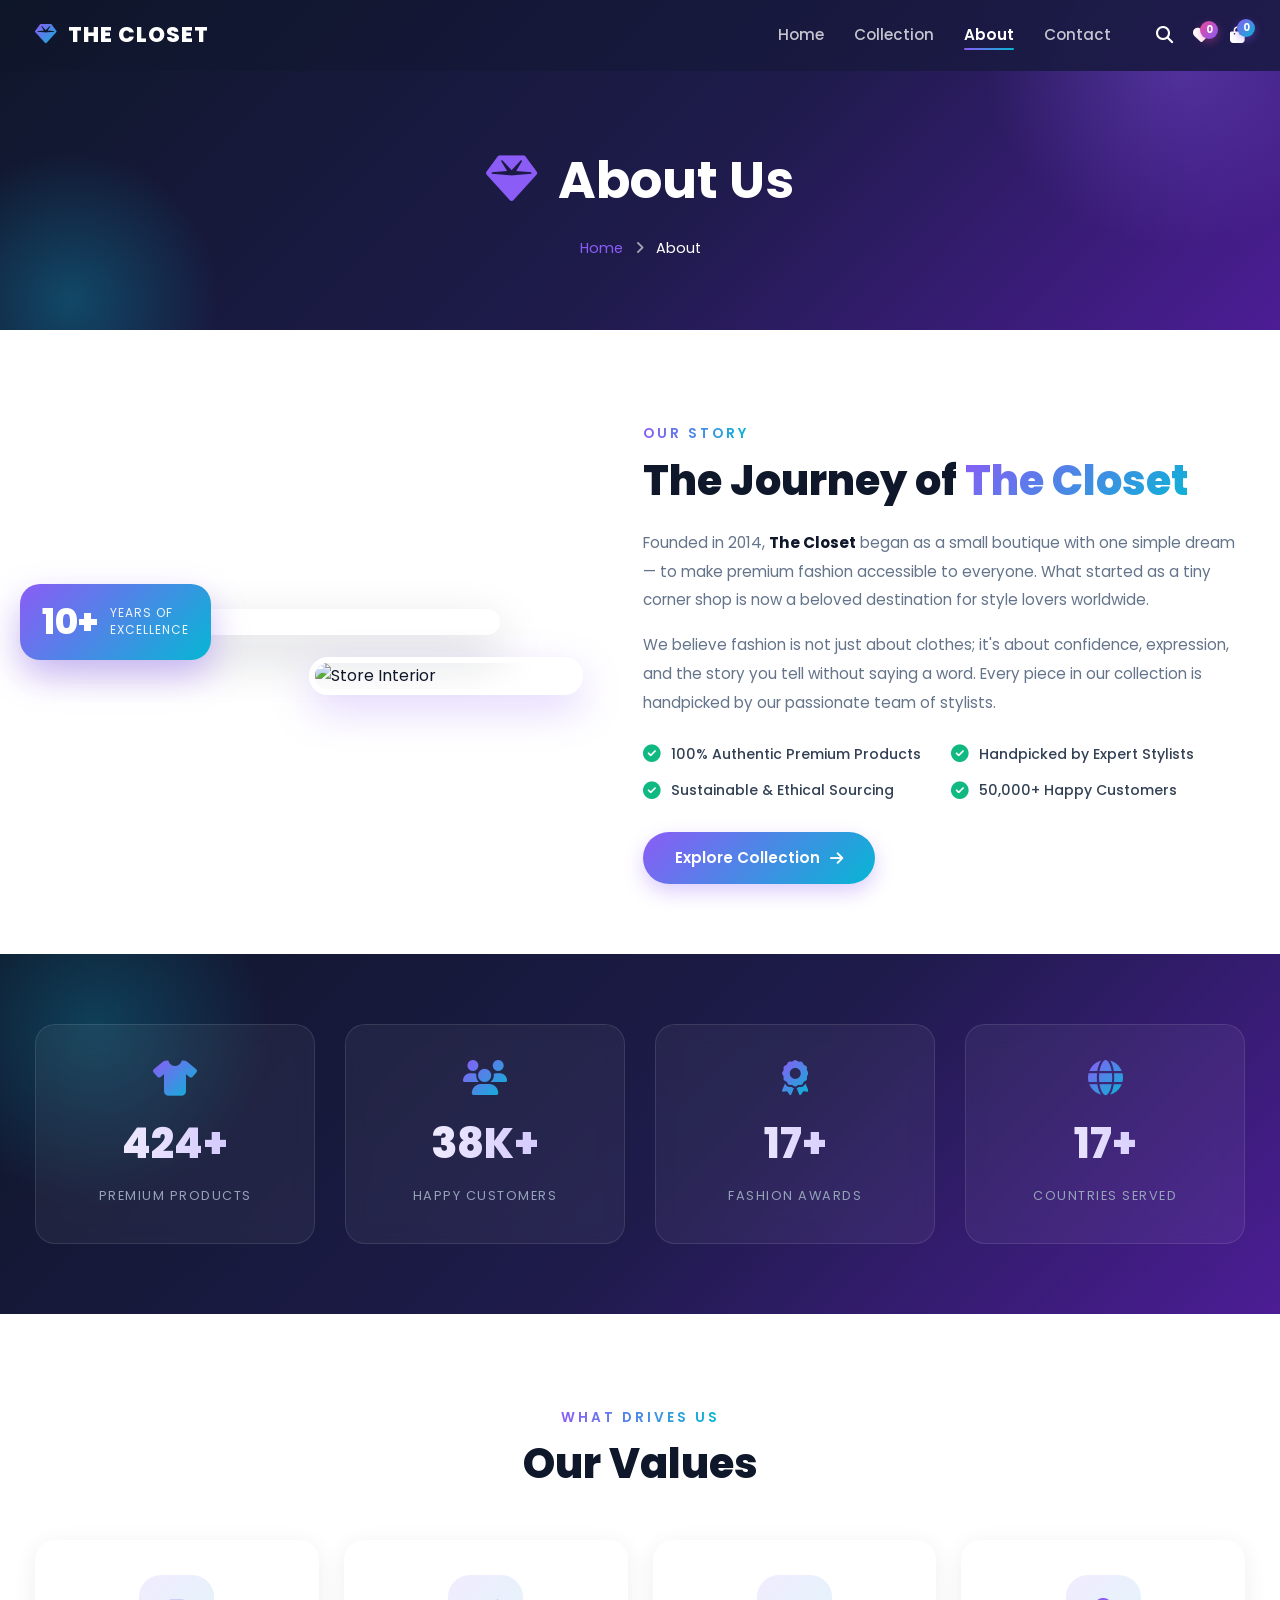
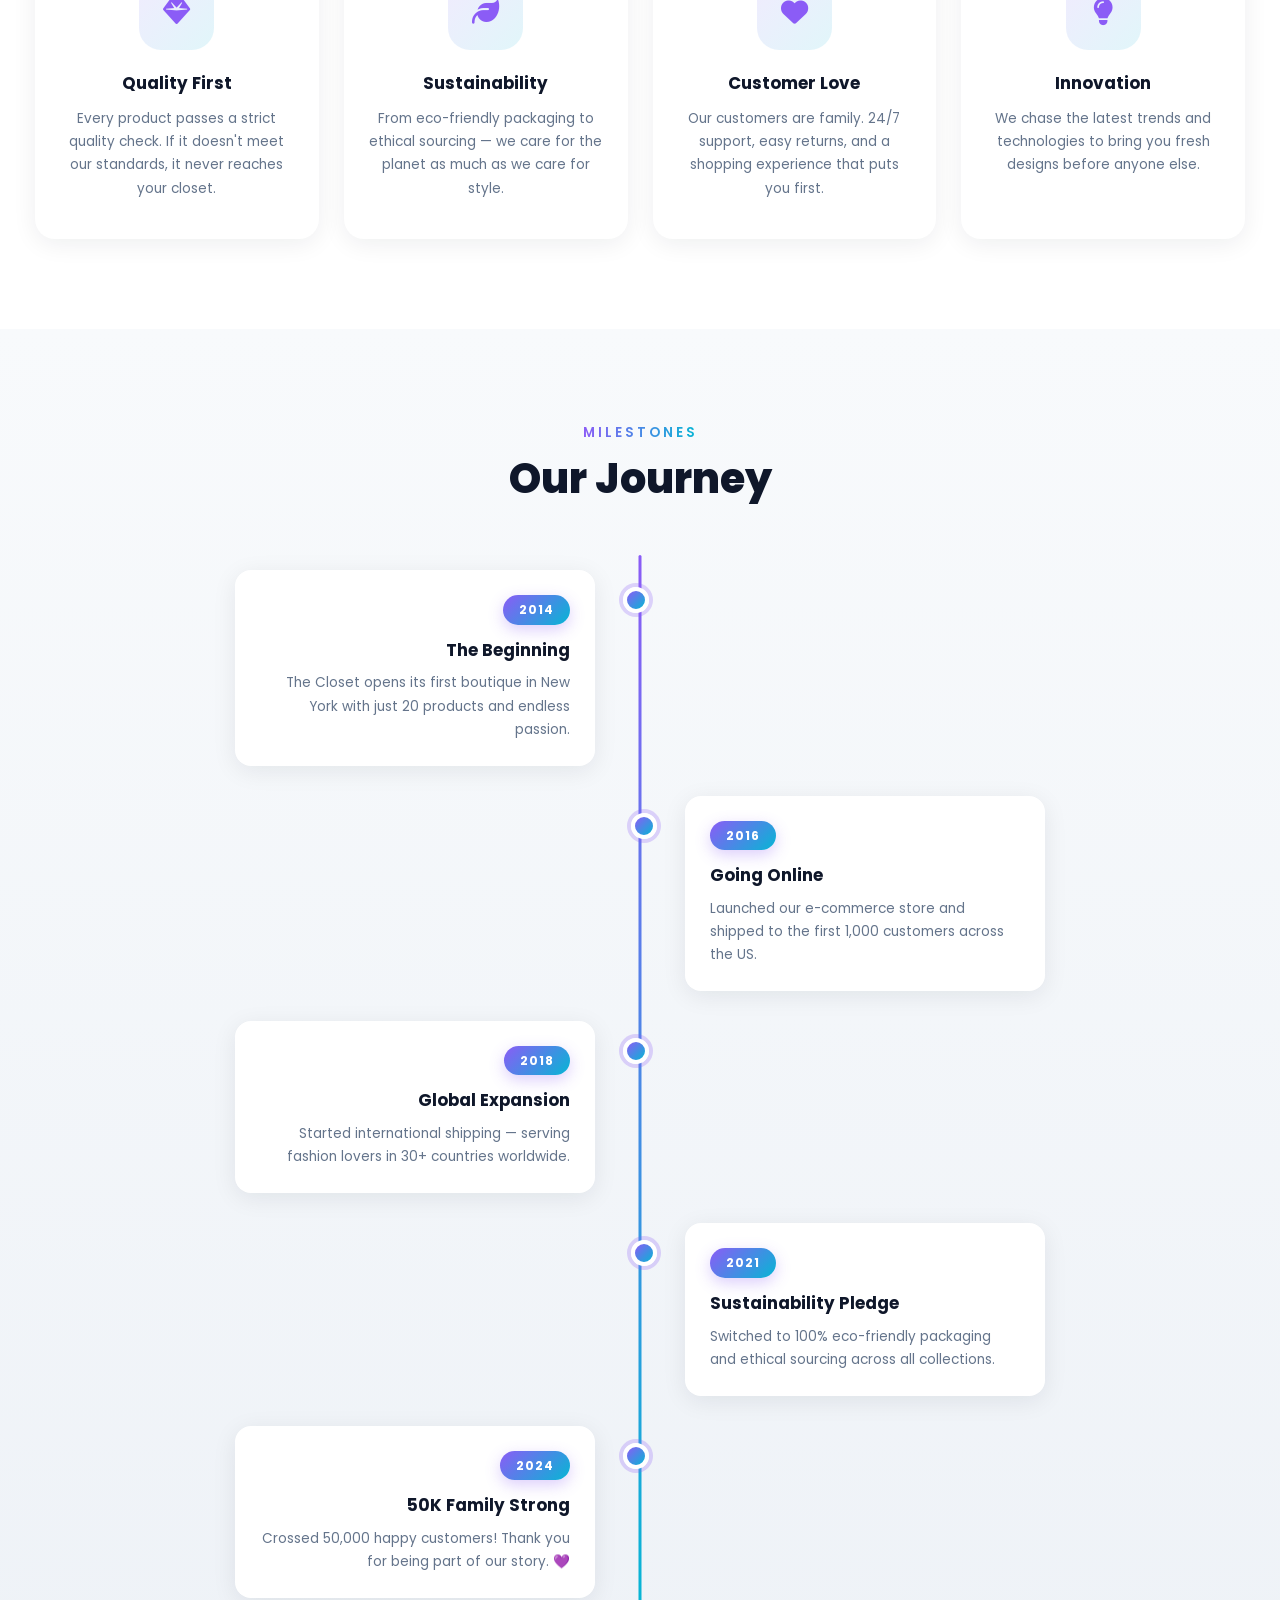
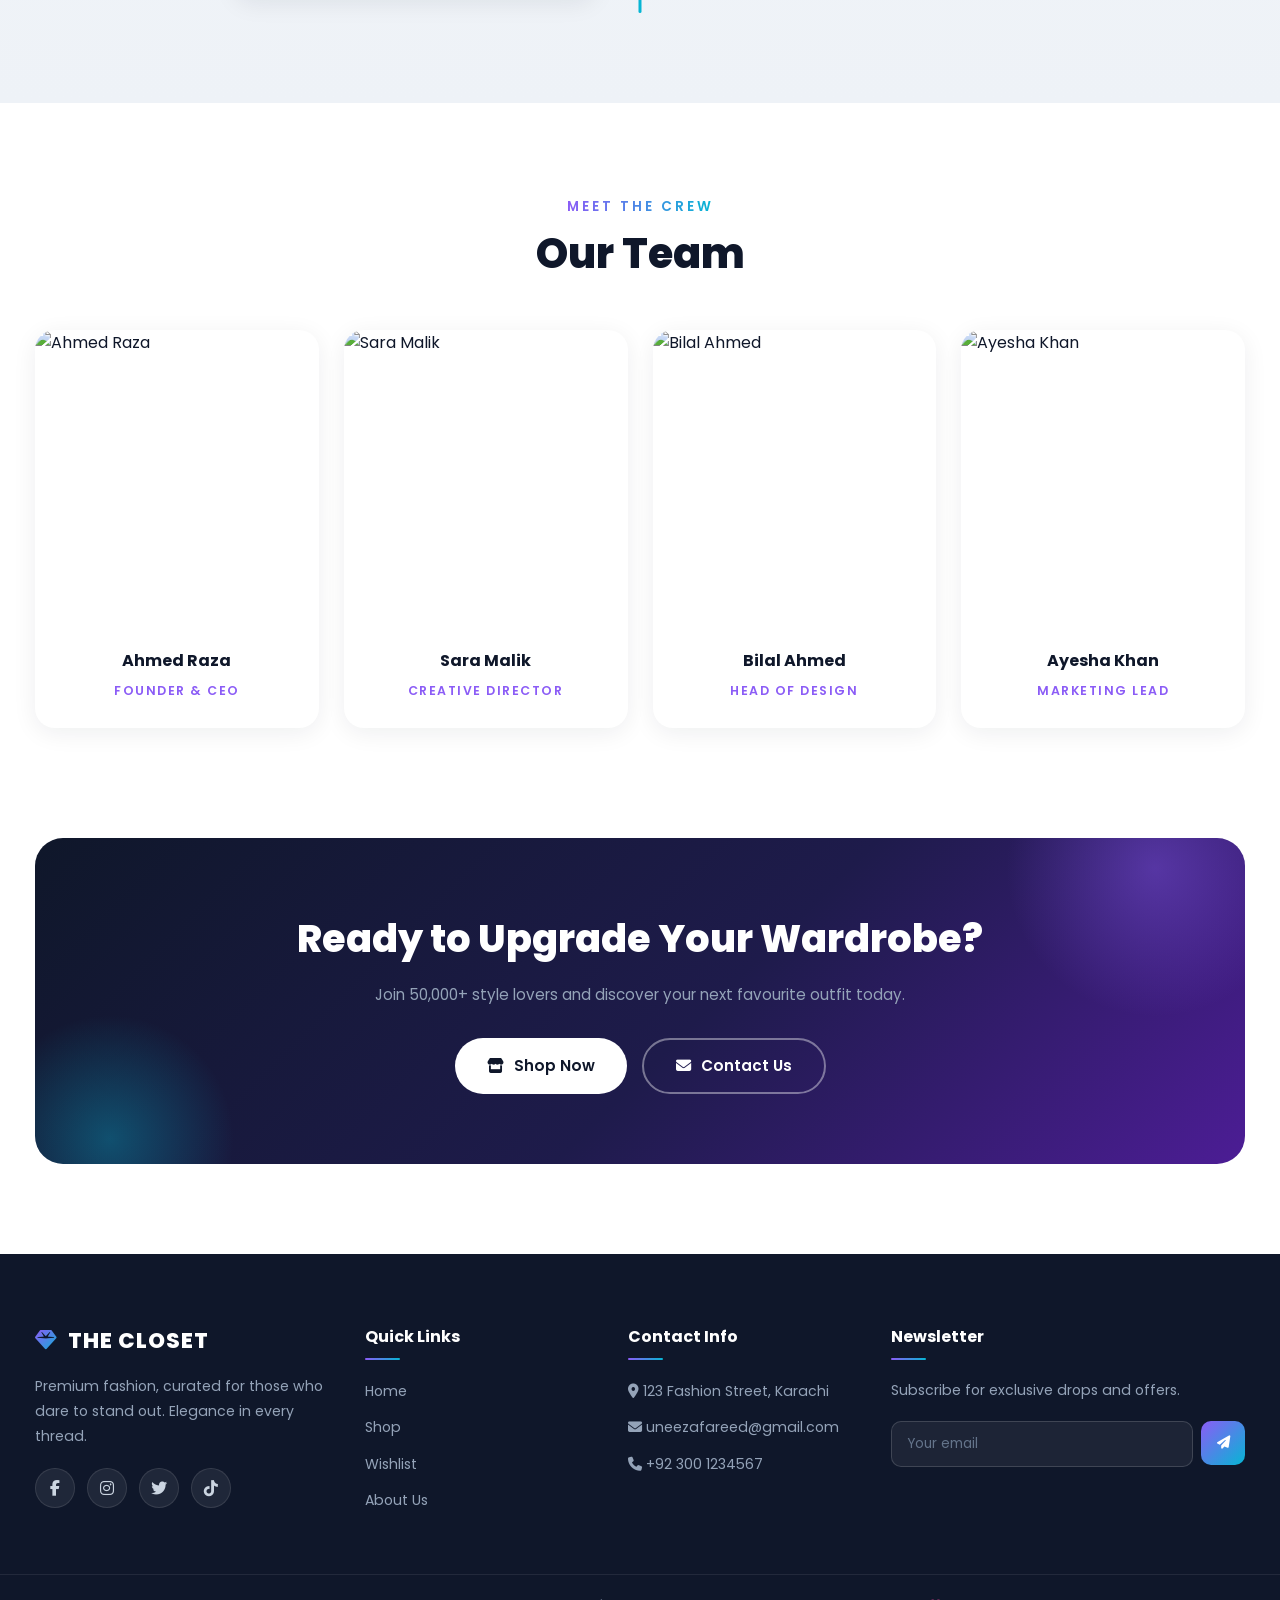
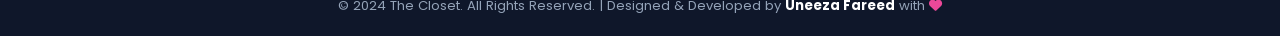
==== commit 46cc9c8e: "Update about.html" ====
--- a/HTML/about.html
+++ b/HTML/about.html
@@ -29,21 +29,21 @@
     <!-- ========== NAVBAR ========== -->
     <header id="navbar">
         <div class="container nav-container">
-            <a href="index.html" class="logo">
+            <a href="../index.html" class="logo">
                 <i class="fas fa-gem logo-icon"></i> THE CLOSET
             </a>
 
             <nav class="nav-menu" id="navMenu">
                 <ul class="nav-list">
-                    <li><a href="index.html" class="nav-link">Home</a></li>
-                    <li><a href="shop.html" class="nav-link">Collection</a></li>
-                    <li><a href="about.html" class="nav-link active">About</a></li>
-                    <li><a href="contact.html" class="nav-link">Contact</a></li>
+                    <li><a href="../index.html" class="nav-link">Home</a></li>
+                    <li><a href="./shop.html" class="nav-link">Collection</a></li>
+                    <li><a href="./about.html" class="nav-link active">About</a></li>
+                    <li><a href="./contact.html" class="nav-link">Contact</a></li>
                 </ul>
                 <div class="nav-icons">
-                    <a href="shop.html" class="icon-btn"><i class="fas fa-search"></i></a>
-                    <a href="wishlist.html" class="icon-btn"><i class="fas fa-heart"></i></a>
-                    <a href="cart.html" class="icon-btn cart-btn">
+                    <a href="./shop.html" class="icon-btn"><i class="fas fa-search"></i></a>
+                    <a href="./wishlist.html" class="icon-btn"><i class="fas fa-heart"></i></a>
+                    <a href="./cart.html" class="icon-btn cart-btn">
                         <i class="fas fa-shopping-bag"></i> <span class="cart-count" id="cartCount">0</span>
                     </a>
                 </div>
@@ -362,4 +362,4 @@
     <script src="../JS/script.js"></script>
     <script src="../JS/about.js"></script>
 </body>
-</html>+</html>
